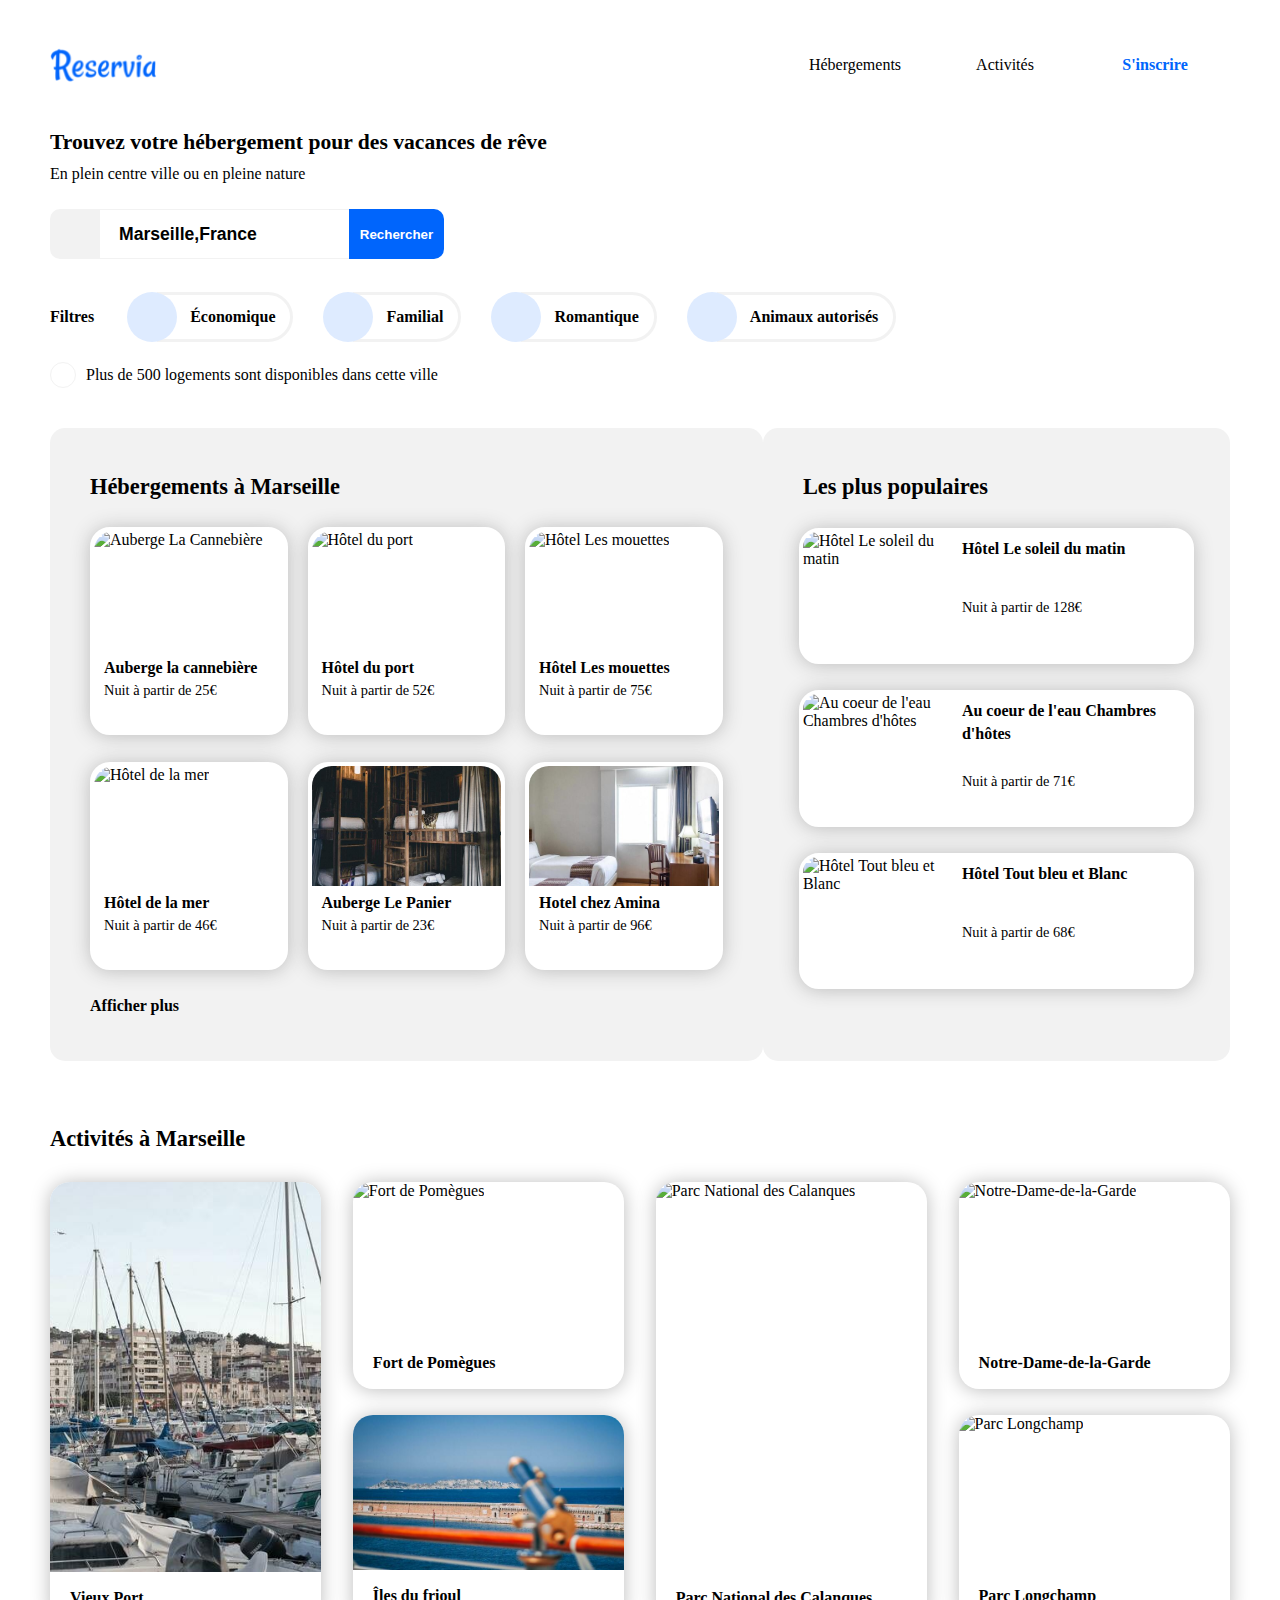
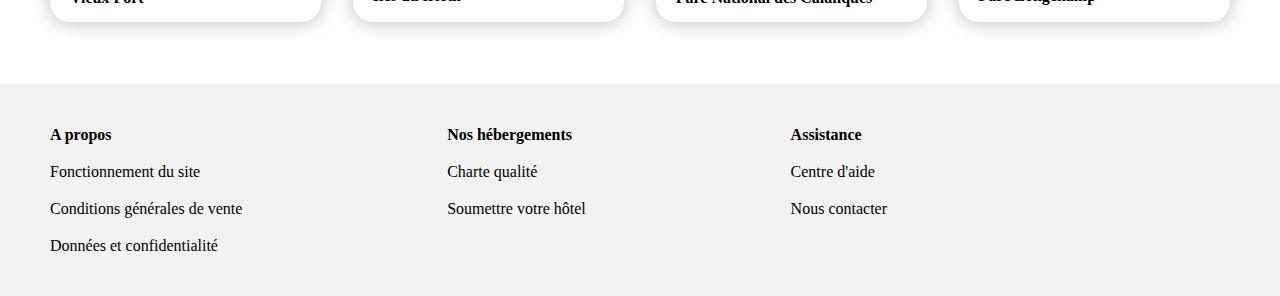
==== index.html @ 4d989d7a "correction du responsive plus marge" ====
<!DOCTYPE html>
<html lang="fr">
  <head>
    <meta charset="UTF-8" />
    <meta http-equiv="X-UA-Compatible" content="IE=edge" />
    <meta name="viewport" content="width=device-width, initial-scale=1.0" />
    <title>Reservia</title>
    <link rel="stylesheet" href="Reservia.css" />
    <link
      rel="stylesheet"
      href="https://use.fontawesome.com/releases/v5.8.1/css/all.css"
      integrity="sha384-50oBUHEmvpQ+1lW4y57PTFmhCaXp0ML5d60M1M7uH2+nqUivzIebhndOJK28anvf"
      crossorigin="anonymous"
    />
    <link
      rel="shortcut icon"
      href="./images/logo/Reservia.svg"
      type="image/x-icon"
    />
  </head>
  <body>
    <div id="blocpage">
      <!---La premiere section du site avec la navigation /lelogo /les différents filtres et le bouton pour rechercher-->
      <header>
        <div id="logo">
          <img src="logo_reservia.png" alt="Photo logo Reservia" />
        </div>
        <nav>
          <a class="nav" href="#accommodation">Hébergements</a>

          <a class="nav" href="#activity">Activités</a>
        </nav>
        <div id="inscription">
          <a class="nav blue" href="#">S'inscrire</a>
        </div>
      </header>

      <h1>Trouvez votre hébergement pour des vacances de rêve</h1>
      <h2 id="fontWeight">En plein centre ville ou en pleine nature</h2>

      <form>
        <label for="localization"><i class="fas fa-map-marker-alt"></i></label>
        <input
          type="text"
          id="localization"
          name="localization"
          placeholder="Marseille,France"
        />
        <button>
          <span id="rechercher">Rechercher</span
          ><span id="loupe"><i class="fas fa-search"></i></span>
        </button>
      </form>

      <div id="filters">
        <h3>Filtres</h3>
        <div id="filtersType">
          <div class="filtersType">
            <i class="fas fa-money-bill-wave"></i>
            <h3>Économique</h3>
          </div>
          <div class="filtersType">
            <i class="fas fa-child"></i>
            <h3>Familial</h3>
          </div>
          <div class="filtersType">
            <i class="fas fa-heart"></i>
            <h3>Romantique</h3>
          </div>
          <div class="filtersType">
            <i class="fas fa-dog"></i>
            <h3>Animaux autorisés</h3>
          </div>
        </div>
      </div>

      <div id="information">
        <i class="fas fa-info"></i>
        <p>Plus de 500 logements sont disponibles dans cette ville</p>
      </div>
      
      <!--Le corp du site avec ses différentes sections-->

      <main>
        <section id="Premieresection">
          <h2>Hébergements à Marseille</h2>
          <div class="Blocsection">
            <div class="plaque">
              <a href="">
                <div class="photo">
                  <img
                    src="auberge_la_canebiere.jpg"
                    alt="Auberge La Cannebière"
                  />
                </div>
                <div class="phototexte">
                  <h3>Auberge la cannebière</h3>
                  <p>Nuit à partir de 25€</p>
                  <div class="etoiles">
                    <i class="fas fa-star"></i>
                    <i class="fas fa-star"></i>
                    <i class="fas fa-star"></i>
                    <i class="fas fa-star"></i>
                    <i class="fas fa-star colorThird"></i>
                  </div>
                </div>
              </a>
            </div>

            <div class="plaque">
              <a href="">
                <div class="photo">
                  <img
                    src="fred-kleber-gTbaxaVLvsg-unsplash.jpg"
                    alt="Hôtel du port"
                  />
                </div>
                <div class="phototexte">
                  <h3>Hôtel du port</h3>
                  <p>Nuit à partir de 52€</p>
                  <div class="etoiles">
                    <i class="fas fa-star"></i>
                    <i class="fas fa-star"></i>
                    <i class="fas fa-star"></i>
                    <i class="fas fa-star"></i>
                    <i class="fas fa-star"></i>
                  </div>
                </div>
              </a>
            </div>
            <div class="plaque">
              <a href="">
                <div class="photo">
                  <img
                    src="reisetopia-B8WIgxA_PFU-unsplash.jpg"
                    alt="Hôtel Les mouettes"
                  />
                </div>
                <div class="phototexte">
                  <h3>Hôtel Les mouettes</h3>
                  <p>Nuit à partir de 75€</p>
                  <div class="etoiles">
                    <i class="fas fa-star"></i>
                    <i class="fas fa-star"></i>
                    <i class="fas fa-star"></i>
                    <i class="fas fa-star"></i>
                    <i class="fas fa-star colorThird"></i>
                  </div>
                </div>
              </a>
            </div>
          </div>
          <div class="Blocsection">
            <div class="plaque">
              <a href="">
                <div class="photo">
                  <img
                    src="annie-spratt-Eg1qcIitAuA-unsplash.jpg"
                    alt="Hôtel de la mer"
                  />
                </div>
                <div class="phototexte">
                  <h3>Hôtel de la mer</h3>
                  <p>Nuit à partir de 46€</p>
                  <div class="etoiles">
                    <i class="fas fa-star"></i>
                    <i class="fas fa-star"></i>
                    <i class="fas fa-star"></i>
                    <i class="fas fa-star colorThird"></i>
                    <i class="fas fa-star colorThird"></i>
                  </div>
                </div>
              </a>
            </div>
            <div class="plaque">
              <a href="">
                <div class="photo">
                  <img
                    src="nicate-lee-kT-ZyaiwBe0-unsplash.jpg"
                    alt="Auberge Le Panier"
                  />
                </div>
                <div class="phototexte">
                  <h3>Auberge Le Panier</h3>
                  <p>Nuit à partir de 23€</p>
                  <div class="etoiles">
                    <i class="fas fa-star"></i>
                    <i class="fas fa-star"></i>
                    <i class="fas fa-star"></i>
                    <i class="fas fa-star"></i>
                    <i class="fas fa-star colorThird"></i>
                  </div>
                </div>
              </a>
            </div>
            <div class="plaque">
              <a href="">
                <div class="photo">
                  <img
                    src="febrian-zakaria-M6S1WvfW68A-unsplash.jpg"
                    alt="Hotel chez Amina"
                  />
                </div>
                <div class="phototexte">
                  <h3>Hotel chez Amina</h3>
                  <p>Nuit à partir de 96€</p>
                  <div class="etoiles">
                    <i class="fas fa-star"></i>
                    <i class="fas fa-star"></i>
                    <i class="fas fa-star"></i>
                    <i class="fas fa-star"></i>
                    <i class="fas fa-star"></i>
                  </div>
                </div>
              </a>
            </div>
          </div>
          <h3 id="marge">Afficher plus</h3>
        </section>

        <!--Ici nous avons le contenu qui sera sur le coté-->

        <section id="Lespluspopulaires">
          <div id="Lespluspopulairestitre">
            <h2>Les plus populaires</h2>
            <i class="fas fa-chart-line"></i>
          </div>
          <div id="Bloclespluspopulaires">
            <div class="plaque">
              <a href="">
                <div class="photo">
                  <img
                    src="emile-guillemot-Bj_rcSC5XfE-unsplash.jpg"
                    alt="Hôtel Le soleil du matin"
                  />
                </div>
                <div class="phototexte">
                  <h3>Hôtel Le soleil du matin</h3>
                  <p>Nuit à partir de 128€</p>
                  <div class="etoiles">
                    <i class="fas fa-star"></i>
                    <i class="fas fa-star"></i>
                    <i class="fas fa-star"></i>
                    <i class="fas fa-star"></i>
                    <i class="fas fa-star"></i>
                  </div>
                </div>
              </a>
            </div>
            <div class="plaque">
              <a href="">
                <div class="photo">
                  <img
                    src="aw-creative-VGs8z60yT2c-unsplash.jpg"
                    alt="Au coeur de l'eau Chambres d'hôtes"
                  />
                </div>
                <div class="phototexte">
                  <h3>Au coeur de l'eau Chambres d'hôtes</h3>
                  <p>Nuit à partir de 71€</p>
                  <div class="etoiles">
                    <i class="fas fa-star"></i>
                    <i class="fas fa-star"></i>
                    <i class="fas fa-star"></i>
                    <i class="fas fa-star"></i>
                    <i class="fas fa-star colorThird"></i>
                  </div>
                </div>
              </a>
            </div>
            <div class="plaque">
              <a href="">
                <div class="photo">
                  <img
                    src="febrian-zakaria-sjvU0THccQA-unsplash.jpg"
                    alt="Hôtel Tout bleu et Blanc"
                  />
                </div>
                <div class="phototexte">
                  <h3>Hôtel Tout bleu et Blanc</h3>
                  <p>Nuit à partir de 68€</p>
                  <div class="etoiles">
                    <i class="fas fa-star"></i>
                    <i class="fas fa-star"></i>
                    <i class="fas fa-star"></i>
                    <i class="fas fa-star"></i>
                    <i class="fas fa-star colorThird"></i>
                  </div>
                </div>
              </a>
            </div>
          </div>
        </section>
      </main>

      <!--La dernierre section  du corp avec les différentes activités-->

      <section id="ActiviteMarseille">
        <h2>Activités à Marseille</h2>
        <div class="ActiviteMarseillecontener">
          <div class="contener1photo">
            <div class="plaque">
              <a href=""
                ><div class="photo">
                  <img
                    src="reno-laithienne-QUgJhdY5Fyk-unsplash.jpg"
                    alt="Vieux Port"
                  />
                </div>
                <div class="phototexte">
                  <h3>Vieux Port</h3>
                </div>
              </a>
            </div>
          </div>

          <div class="contener2photos">
            <div class="plaque" id="fortPomegues">
              <a href=""
                ><div class="photo">
                  <img
                    src="paul-hermann-QFTrLdQIRhI-unsplash.jpg"
                    alt="Fort de Pomègues"
                  />
                </div>
                <div class="phototexte">
                  <h3>Fort de Pomègues</h3>
                </div>
              </a>
            </div>
            <div class="plaque" id="ilesDuFrioul">
              <a href=""
                ><div class="photo">
                  <img
                    src="kevin-hikari-rV_Qd1l-VXg-unsplash.jpg"
                    alt="Îles du frioul"
                  />
                </div>
                <div class="phototexte">
                  <h3>Îles du frioul</h3>
                </div>
              </a>
            </div>
          </div>
          <div class="contener1photo">
            <div class="plaque">
              <a href=""
                ><div class="photo">
                  <img
                    src="kilyan-sockalingum-NR8-cBCN3aI-unsplash.jpg"
                    alt="Parc National des Calanques"
                  />
                </div>
                <div class="phototexte">
                  <h3>Parc National des Calanques</h3>
                </div>
              </a>
            </div>
          </div>

          <div class="contener2photos">
            <div class="plaque" id="notreDameDeLaGarde">
              <a href=""
                ><div class="photo">
                  <img
                    src="florian-wehde-xW9e8gdotxI-unsplash.jpg"
                    alt="Notre-Dame-de-la-Garde"
                  />
                </div>
                <div class="phototexte">
                  <h3>Notre-Dame-de-la-Garde</h3>
                </div>
              </a>
            </div>
            <div class="plaque" id="parcLongchamp">
              <a href=""
                ><div class="photo">
                  <img
                    src="lena-paulin-wH2-EJoDcV0-unsplash.jpg"
                    alt="Parc Longchamp"
                  />
                </div>
                <div class="phototexte">
                  <h3>Parc Longchamp</h3>
                </div>
              </a>
            </div>
          </div>
        </div>
      </section>
    </div>

    <!--Le pied du site -->

    <footer>
      <div class="footerContenus">
        <h3>A propos</h3>
        <a href="">Fonctionnement du site</a>
        <a href="">Conditions générales de vente</a>
        <a href="">Données et confidentialité</a>
      </div>
      <div class="footerContenus">
        <h3>Nos hébergements</h3>
        <a href="">Charte qualité</a>
        <a href="">Soumettre votre hôtel</a>
      </div>
      <div class="footerContenus">
        <h3>Assistance</h3>
        <a href="">Centre d'aide</a>
        <a href="">Nous contacter</a>
      </div>
    </footer>
  </body>
</html>
---- Reservia.css ----
/* Déclarations de variables */
:root 
{
  --colorPrimary: #0065fc;
  --colorSecondary: #deebff;
  --colorThird: #f2f2f2;
}

/* Ajout de la police de caractere "Raleway" */
@font-face 
{
  font-family: "Raleway-Regular";
  src: url("./Policy/static/Raleway-Regular.ttf");
}

/* Application de la police pour tout le body */
body 
{
  font-family: "Raleway-Regular", serif, sans-serif;
  margin: 0;
}

/* Container pour appliquer une marge à l'ensemble du document sauf au footer */
#blocpage 
{
   margin: 0 50px;
}

a 
 {
   text-decoration: none;
   color: black;
 }

/* cover
Le contenu remplacé est dimensionné pour maintenir son ratio d'affichage tout en remplissant toute la boîte de contenu. La taille réelle est calculée pour couvrir la zone décrite par la hauteur et la largeur de l'élément. Si les ratios de l'objet et de la boîte ne correspondent pas, le contenu remplacé sera rogné. */
img 
{
   object-fit: cover;
}

/*HEADER*/
header 
{
   display: flex;
   height: 130px;
}

#logo 
{
   display: flex;
   align-items: center;
   width: 100%;
}

#logo img 
 {
   height: 50px;
 }

nav 
 {
   display: flex;
   align-items: center;
 }

.nav 
 {
   display: flex;
   align-items: center;
   justify-content: center;
   height: 99%;
   width: 150px;
 }

.nav:hover
  {
   border-top: 2px solid var(--colorPrimary);
   position: relative;
   bottom: 1px;
   color: var(--colorPrimary);
  }

.blue 
 {
   color: var(--colorPrimary);
   font-weight: 900;
 }

#inscription 
 {
   display: flex;
   align-items: center;
 }

h1 
 {
   margin: 0px 0 10px 0;
   font-size: 1.35rem;
 }

h2 
 {
   font-size: 1.4rem;
   font-weight: 900;
   margin: 0 0 26px 0;
 }
h3 
 {
   margin: 0;
   font-size: 1rem;
   font-weight: 900;
 }

#fontWeight 
 {
   margin-bottom: 26px;
   font-size: 1rem;
   font-weight: 200;
 }

p 
 {
   margin: 0;
 }

/*FORM */
form 
 {
   display: flex;
 }

label 
 {
   background: var(--colorThird);
   border-radius: 10px 0 0 10px;
   width: 50px;
   height: 50px;
   display: flex;
   align-items: center;
   justify-content: center;
 }

label i 
 {
   font-size: 20px;
 }

input 
{
   width: 228px;
   padding-left: 19px;
   font-weight: 900;
   border-top: 1px solid var(--colorThird);
   border-bottom: 1px solid var(--colorThird);
   border-right: 0;
   border-left: 0;
   font-size: 1.1rem;
}

input::placeholder 
 {
   color: black;
   font-size: 1.1rem;
 }

button 
 {
   width: 95px;
   margin: 0;
   background: var(--colorPrimary);
   color: white;
   font-weight: 900;
   padding: 0 10px;
   border-radius: 0 10px 10px 0;
   border: none;
   cursor: not-allowed;
 }

#loupe 
 {
   display: none;
 }

/*FILTERS*/
#filters 
  {
   display: flex;
   align-items: center;
   margin-top: 33px;
 }

#filters h2 
 {
   margin: 0;
 }

#filtersType 
  {
   display: flex;
   margin-left: 33px;
 }

.filtersType 
 {
   display: flex;
   align-items: center;
 }

.filtersType:hover 
{
  cursor: not-allowed;
  color: red;
}

.filtersType i 
{
  display: flex;
  align-items: center;
  justify-content: center;
  color: var(--colorPrimary);
  width: 50px;
  height: 50px;
  background-color: var(--colorSecondary);
  border-radius: 50%;
  z-index: 2;
}

.filtersType h3 
{
  position: relative;
  right: 20px;
  height: 44px;
  padding: 0px 15px 0px 30px;
  border: 3px solid var(--colorThird);
  border-radius: 0 25px 25px 0;
  white-space: nowrap;
  margin-right: 10px;
  display: flex;
  align-items: center;
}

/* INFORMATION */
#information 
{
  display: flex;
  align-items: center;
  margin: 20px 0;
}

#information i 
{
  display: flex;
  align-items: center;
  justify-content: center;
  margin-right: 10px;
  color: var(--colorPrimary);
  font-size: 0.7rem;
  height: 24px;
  width: 24px;
  border-radius: 50%;
  border: 1px solid var(--colorThird);
}

/*MAIN */
main 
{
  display: flex;
  justify-content: space-between;
  margin-top: 40px;
}

section 
 {
   display: flex;
   justify-content: space-between;
   flex-direction: column;
   background-color: var(--colorThird);
   border-radius: 15px;
   padding: 46px 40px;
 }

#Premieresection
{
  width: 60%;
}

.Blocsection
{
  display: flex;
  justify-content: space-between;
  align-items: center;
}

.plaque
{
   display: flex;
   height: 200px;
   width: 30%;
   border: 4px solid white;
   background-color: white;
   border-radius: 20px;
   box-shadow: 0px 1px 19px 0px #bcbcbc;
   color: black;
   margin-bottom: 26px;
}

.plaque a 
{
  width: 100%;
}

.photo
{
  width: 100%;
  height: 60%;
  border-radius: 20px 20px 0 0;
  overflow: hidden;
}

.photo img 
{
  height: 100%;
  width: 100%;
}

.phototexte
{
  padding: 5px 10px;
  line-height: 23px;
  white-space: nowrap;
  font-size: 0.9rem;
}

.etoiles 
{
  color: var(--colorPrimary);
  font-size: 0.6rem;
}

.colorThird 
{
  color: var(--colorThird)
}

#Lesplupopulaires
{
  width: 25%;
}

#Lesplupolairestitre 
{
  display: flex;
  align-items: center;
  justify-content: space-between;
  width: 100%;
}

#Lespluspopulaires .fa-chart-line 
{
  font-size: 1.4rem;
  margin-bottom: 26px;
}

#Bloclespluspopulaires
{
  display: flex;
  flex-direction: column;
  align-items: center;
  justify-content: space-between;
  height: 90%;
}

#Lespluspopulaires .plaque
{
  width: 100%;
  height: 129px;
}
#Lespluspopulaires .plaque a 
{
  display: flex;
  height: 100%;
}

#Lespluspopulaires .photo
{
  height: 100%;
  width: 148px;
  border-radius: 15px 0 0 15px;
}

#Lespluspopulaires .phototexte 
 {
  display: flex;
  flex-direction: column;
  justify-content: space-between;
  width: 60%;
  white-space: normal;
  margin-left: 10px;
 }

/*ActiviteMarseille*/

#ActiviteMarseille 
{
  margin-top: 65px;
  padding: 0;
  background-color: white;
}

#ActiviteMarseille h2 
{
  margin-bottom: 30px;
}

.ActiviteMarseillecontener
{
  display: flex;
  justify-content: space-between;
}

.contener1photo,
.contener2photos 
{
  width: 23%;
}

#ActiviteMarseille .plaque 
{
  width: 100%;
  border: none;
  margin: 0;
}

.contener1photo .plaque
{
  height: 100%;
}

.contener2photos
{
  display: flex;
  flex-direction: column;
  justify-content: space-between;
}

.contener2photos .plaque 
{
  height: 47%;
}

.contener1photo .photo
{
  height: 390px;
}

.contener2photos .photo
{
  height: 155px;
}

.contener2photos a 
{
  width: 100%;
  
}

#ActiviteMarseille .phototexte
{
  padding: 0 20px;
  display: flex;
  align-items: center;
  white-space: normal;
  height: 50px;
}

/*FOOTER */
footer 
{
  margin-top: 62px;
  padding: 32px 393px 32px 50px;
  display: flex;
  justify-content: space-between;
  background-color: var(--colorThird);
}

.footerContenus 
{
  display: flex;
  flex-direction: column;
  line-height: 37px;
}
/* <<<<<<RESPONSIVE >>>>> */

/* <<< 1200px>>>>*/

@media (max-width: 1200px) 
{
  #blocpage
  {
    display: flex;
    align-items: center;
    flex-direction: column;
  }

  header 
  {
    width: 100%;
  }

  main 
  {
    flex-direction: column;
    align-items: center;
  }

  #Premieresection
  {
    width: 100%;
    margin-top: 20px;
    order: 2;
  }

  #Premieresection h2,
  #Premieresection .plaque
  {
    margin-bottom: 30px;
  }

  #Lespluspopulaires
  {
    width: 100%;
  }

  #Bloclespluspopulaires
  {
    flex-direction: row;
    justify-content: space-between;
    width: 100%;
  }

  #Lespluspopulaires .plaque
  {
    width: 32%;
  }

  #ActiviteMarseille 
  {
    width: 100%;
    margin-top: 30px;
  }

  #ActiviteMarseille .plaque
  {
    height: 200px;
  }

  #ActiviteMarseille .contener2photos .plaque
  {
    width: 49%;
  }

  .ActiviteMarseillecontener
  {
    flex-direction: column;
    align-items: center;
    height: 100%;
  }

  .contener1photo,
  .contener2photos
  {
    margin-bottom: 20px;
    height: 200px;
    width: 100%;
  }

  .contener1photo a 
  {
    width: 100%;
  }

  .contener1photo .plaque 
  {
    min-width: 100%;
  }

  .contener2photos .photo,
  .contener1photo .photo
  {
    height: 150px;
  }

  .contener2photos .phototexte,
  .contener1photo .phototexte
  {
    height: 35px;
    justify-content: center;
  }

  .contener2photos
  {
    flex-direction: row;
  }

  .contener2photos .plaque 
  {
    height: 100%;
  }

  footer 
  {
    margin-top: 0;
    padding: 40px;
    justify-content: space-around;
  }
}

/* < 992px>*/
@media (max-width: 992px) 
{
  main 
  {
    width: 100%;
  }

  #blocpage
  {
    align-items: initial;
  }

  #filters 
  {
    flex-direction: column;
    align-items: initial;
  }

  #filtersType 
  {
    flex-wrap: wrap;
    margin: 0;
  }

  .filtersType 
  {
    margin-top: 10px;
    margin-bottom: 10px;
  }

  #Bloclespluspopulaires 
  {
    flex-direction: column;
    width: 100%;
    align-items: center;
  }

  #Lespluspopulaires .plaque 
  {
    width: 100%;
    max-width: 90%;
  }
}

/* <768px> */
@media (max-width: 768px) 
{
   #blocpage 
   {
    margin: 0;
   }

  header 
  {
    height: 114px;
    align-items: center;
    position: relative;
    margin-bottom: 61px;
  }

  #logo,
  #inscription 
  {
    height: 104px;
    width: 50%;
    padding: 0 5%;
  }

  #logo 
  {
    margin-bottom: 7px;
  }

  #inscription 
  {
    justify-content: flex-end;
  }

  nav 
  {
    order: 2;
    position: absolute;
    top: 97px;
    width: 100%;
  }

  .nav:hover 
  {
    border-top: none;
    border-bottom: 1px solid var(--colorPrimary);
    /* Evite le décalage du text du à la bordure */
    top: 1px;
  }

  .blue:hover 
  {
    /* Evite le décalage du text du à la bordure */
    border-bottom: 1px solid transparent;
  }

  .nav 
  {
    width: 50%;
    height: 50px;
  }

  h1 
  {
    margin-bottom: 18px;
  }
  h1,
  #fontWeight,
  form,
  #filters,
  #information {
    margin-right: 21px;
    margin-left: 21px;
  }

  #fontWeight 
  {
    margin-bottom: 0;
  }

  form 
  {
    margin-top: 40px;
  }

  button 
  {
    border-radius: 10px;
    width: 50px;
  }

  #rechercher 
  {
    display: none;
  }
  #loupe 
  {
    display: block;
    font-size: 18px;
  }

  #information 
  {
    margin: 24px 21px 37px 21px;
  }
  main 
  {
    margin: 0;
  }

  section 
  {
    padding: 46px 0;
  }

  #Lespluspopulaires
  {
    align-items: center;
  }

  #Lespluspopulairestitre
  {
    width: 90%;
  }

  .Blocsection
  {
    flex-direction: column;
  }

  #Premieresection 
  {
    background-color: white;
    margin-top: 0;
  }

  #Premieresection h2 
  {
    margin-left: 20px;
  }

  #marge 
  {
    margin: 20px 0 0 20px;
  }

  #Premieresection .plaque,
  #Lespluspopulaires .plaque 
  {
    width: 90%;
    margin-bottom: 10px;
  }

  .contener1photo,
  .contener2photos
  {
    width: 90%;
    height: 200px;
  }

  #ActiviteMarseille h2 
  {
    margin-left: 20px;
  }

  footer 
  {
    flex-direction: column;
    align-items: center;
    padding-top: 0;
  }

  .footerContenus
  {
    align-items: center;
  }
}

/* <<<<<<<<<576px>>>>>>>  */
@media (max-width: 576px) 
{
  .contener2photos
  {
    flex-direction: column;
    height: 100%;
    margin-bottom: 0;
  }

  #ActiviteMarseille .contener2photos .plaque
  {
    min-width: 100%;
    margin-bottom: 20px;
  }

  .contener1photo .phototexte,
  .contener2photos .phototexte 
  {
    justify-content: initial;
  }

  footer,
  .footerContenus
  {
    align-items: initial;
    padding-top: 10px;
    margin-top: 15px;
  }
}

/*  <<<<<<350px>>>>>> */

@media (max-width: 350px) 
{
  h1,
  #fontWeight,
  form,
  #filters,
  #information 
  {
    margin-right: 0;
    margin-left: 0;
  }

  input 
  {
    width: 158px;
  }

  #Lespluspopulaires .phototexte
  {
    padding: 0;
  }
}
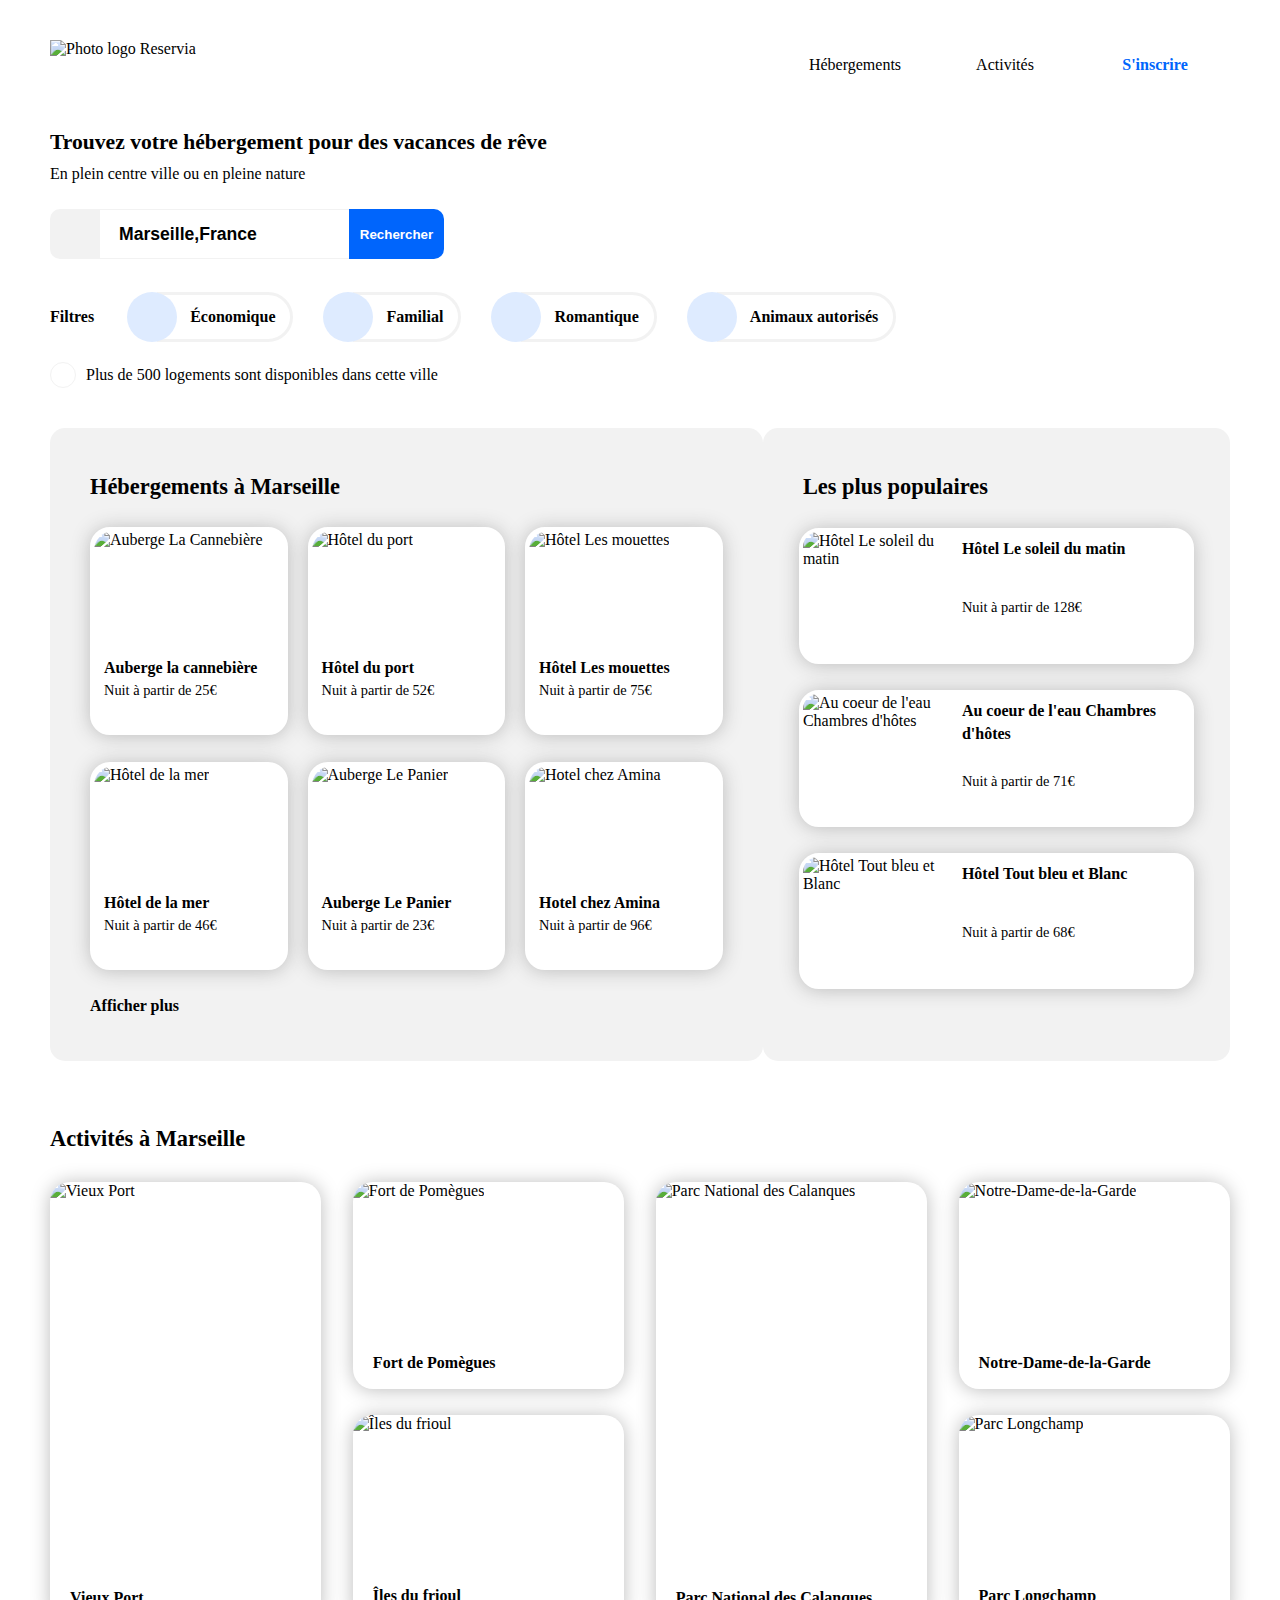
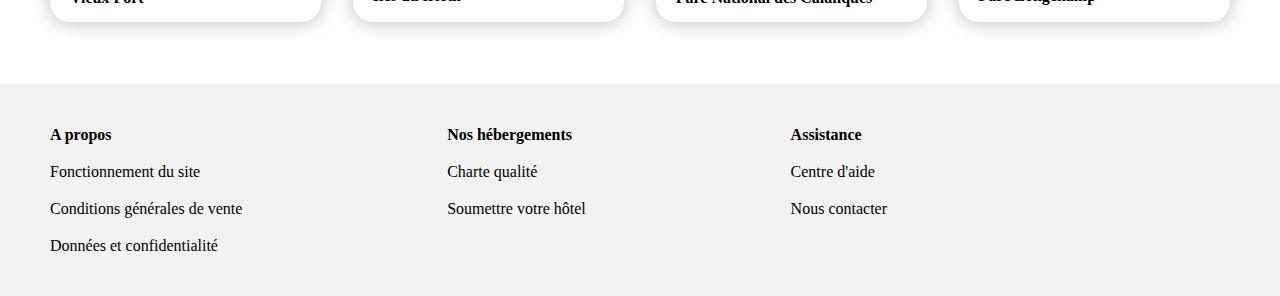
==== commit 02cd9c08: "Add files via upload" ====
--- a/index.html
+++ b/index.html
@@ -1,415 +1,415 @@
-
-<!DOCTYPE html>
-<html lang="fr">
-  <head>
-    <meta charset="UTF-8" />
-    <meta http-equiv="X-UA-Compatible" content="IE=edge" />
-    <meta name="viewport" content="width=device-width, initial-scale=1.0" />
-    <title>Reservia</title>
-    <link rel="stylesheet" href="Reservia.css" />
-    <link
-      rel="stylesheet"
-      href="https://use.fontawesome.com/releases/v5.8.1/css/all.css"
-      integrity="sha384-50oBUHEmvpQ+1lW4y57PTFmhCaXp0ML5d60M1M7uH2+nqUivzIebhndOJK28anvf"
-      crossorigin="anonymous"
-    />
-    <link
-      rel="shortcut icon"
-      href="./images/logo/Reservia.svg"
-      type="image/x-icon"
-    />
-  </head>
-  <body>
-    <div id="blocpage">
-      <!---La premiere section du site avec la navigation /lelogo /les différents filtres et le bouton pour rechercher-->
-      <header>
-        <div id="logo">
-          <img src="logo_reservia.png" alt="Photo logo Reservia" />
-        </div>
-        <nav>
-          <a class="nav" href="#accommodation">Hébergements</a>
-
-          <a class="nav" href="#activity">Activités</a>
-        </nav>
-        <div id="inscription">
-          <a class="nav blue" href="#">S'inscrire</a>
-        </div>
-      </header>
-
-      <h1>Trouvez votre hébergement pour des vacances de rêve</h1>
-      <h2 id="fontWeight">En plein centre ville ou en pleine nature</h2>
-
-      <form>
-        <label for="localization"><i class="fas fa-map-marker-alt"></i></label>
-        <input
-          type="text"
-          id="localization"
-          name="localization"
-          placeholder="Marseille,France"
-        />
-        <button>
-          <span id="rechercher">Rechercher</span
-          ><span id="loupe"><i class="fas fa-search"></i></span>
-        </button>
-      </form>
-
-      <div id="filters">
-        <h3>Filtres</h3>
-        <div id="filtersType">
-          <div class="filtersType">
-            <i class="fas fa-money-bill-wave"></i>
-            <h3>Économique</h3>
-          </div>
-          <div class="filtersType">
-            <i class="fas fa-child"></i>
-            <h3>Familial</h3>
-          </div>
-          <div class="filtersType">
-            <i class="fas fa-heart"></i>
-            <h3>Romantique</h3>
-          </div>
-          <div class="filtersType">
-            <i class="fas fa-dog"></i>
-            <h3>Animaux autorisés</h3>
-          </div>
-        </div>
-      </div>
-
-      <div id="information">
-        <i class="fas fa-info"></i>
-        <p>Plus de 500 logements sont disponibles dans cette ville</p>
-      </div>
-      
-      <!--Le corp du site avec ses différentes sections-->
-
-      <main>
-        <section id="Premieresection">
-          <h2>Hébergements à Marseille</h2>
-          <div class="Blocsection">
-            <div class="plaque">
-              <a href="">
-                <div class="photo">
-                  <img
-                    src="auberge_la_canebiere.jpg"
-                    alt="Auberge La Cannebière"
-                  />
-                </div>
-                <div class="phototexte">
-                  <h3>Auberge la cannebière</h3>
-                  <p>Nuit à partir de 25€</p>
-                  <div class="etoiles">
-                    <i class="fas fa-star"></i>
-                    <i class="fas fa-star"></i>
-                    <i class="fas fa-star"></i>
-                    <i class="fas fa-star"></i>
-                    <i class="fas fa-star colorThird"></i>
-                  </div>
-                </div>
-              </a>
-            </div>
-
-            <div class="plaque">
-              <a href="">
-                <div class="photo">
-                  <img
-                    src="fred-kleber-gTbaxaVLvsg-unsplash.jpg"
-                    alt="Hôtel du port"
-                  />
-                </div>
-                <div class="phototexte">
-                  <h3>Hôtel du port</h3>
-                  <p>Nuit à partir de 52€</p>
-                  <div class="etoiles">
-                    <i class="fas fa-star"></i>
-                    <i class="fas fa-star"></i>
-                    <i class="fas fa-star"></i>
-                    <i class="fas fa-star"></i>
-                    <i class="fas fa-star"></i>
-                  </div>
-                </div>
-              </a>
-            </div>
-            <div class="plaque">
-              <a href="">
-                <div class="photo">
-                  <img
-                    src="reisetopia-B8WIgxA_PFU-unsplash.jpg"
-                    alt="Hôtel Les mouettes"
-                  />
-                </div>
-                <div class="phototexte">
-                  <h3>Hôtel Les mouettes</h3>
-                  <p>Nuit à partir de 75€</p>
-                  <div class="etoiles">
-                    <i class="fas fa-star"></i>
-                    <i class="fas fa-star"></i>
-                    <i class="fas fa-star"></i>
-                    <i class="fas fa-star"></i>
-                    <i class="fas fa-star colorThird"></i>
-                  </div>
-                </div>
-              </a>
-            </div>
-          </div>
-          <div class="Blocsection">
-            <div class="plaque">
-              <a href="">
-                <div class="photo">
-                  <img
-                    src="annie-spratt-Eg1qcIitAuA-unsplash.jpg"
-                    alt="Hôtel de la mer"
-                  />
-                </div>
-                <div class="phototexte">
-                  <h3>Hôtel de la mer</h3>
-                  <p>Nuit à partir de 46€</p>
-                  <div class="etoiles">
-                    <i class="fas fa-star"></i>
-                    <i class="fas fa-star"></i>
-                    <i class="fas fa-star"></i>
-                    <i class="fas fa-star colorThird"></i>
-                    <i class="fas fa-star colorThird"></i>
-                  </div>
-                </div>
-              </a>
-            </div>
-            <div class="plaque">
-              <a href="">
-                <div class="photo">
-                  <img
-                    src="nicate-lee-kT-ZyaiwBe0-unsplash.jpg"
-                    alt="Auberge Le Panier"
-                  />
-                </div>
-                <div class="phototexte">
-                  <h3>Auberge Le Panier</h3>
-                  <p>Nuit à partir de 23€</p>
-                  <div class="etoiles">
-                    <i class="fas fa-star"></i>
-                    <i class="fas fa-star"></i>
-                    <i class="fas fa-star"></i>
-                    <i class="fas fa-star"></i>
-                    <i class="fas fa-star colorThird"></i>
-                  </div>
-                </div>
-              </a>
-            </div>
-            <div class="plaque">
-              <a href="">
-                <div class="photo">
-                  <img
-                    src="febrian-zakaria-M6S1WvfW68A-unsplash.jpg"
-                    alt="Hotel chez Amina"
-                  />
-                </div>
-                <div class="phototexte">
-                  <h3>Hotel chez Amina</h3>
-                  <p>Nuit à partir de 96€</p>
-                  <div class="etoiles">
-                    <i class="fas fa-star"></i>
-                    <i class="fas fa-star"></i>
-                    <i class="fas fa-star"></i>
-                    <i class="fas fa-star"></i>
-                    <i class="fas fa-star"></i>
-                  </div>
-                </div>
-              </a>
-            </div>
-          </div>
-          <h3 id="marge">Afficher plus</h3>
-        </section>
-
-        <!--Ici nous avons le contenu qui sera sur le coté-->
-
-        <section id="Lespluspopulaires">
-          <div id="Lespluspopulairestitre">
-            <h2>Les plus populaires</h2>
-            <i class="fas fa-chart-line"></i>
-          </div>
-          <div id="Bloclespluspopulaires">
-            <div class="plaque">
-              <a href="">
-                <div class="photo">
-                  <img
-                    src="emile-guillemot-Bj_rcSC5XfE-unsplash.jpg"
-                    alt="Hôtel Le soleil du matin"
-                  />
-                </div>
-                <div class="phototexte">
-                  <h3>Hôtel Le soleil du matin</h3>
-                  <p>Nuit à partir de 128€</p>
-                  <div class="etoiles">
-                    <i class="fas fa-star"></i>
-                    <i class="fas fa-star"></i>
-                    <i class="fas fa-star"></i>
-                    <i class="fas fa-star"></i>
-                    <i class="fas fa-star"></i>
-                  </div>
-                </div>
-              </a>
-            </div>
-            <div class="plaque">
-              <a href="">
-                <div class="photo">
-                  <img
-                    src="aw-creative-VGs8z60yT2c-unsplash.jpg"
-                    alt="Au coeur de l'eau Chambres d'hôtes"
-                  />
-                </div>
-                <div class="phototexte">
-                  <h3>Au coeur de l'eau Chambres d'hôtes</h3>
-                  <p>Nuit à partir de 71€</p>
-                  <div class="etoiles">
-                    <i class="fas fa-star"></i>
-                    <i class="fas fa-star"></i>
-                    <i class="fas fa-star"></i>
-                    <i class="fas fa-star"></i>
-                    <i class="fas fa-star colorThird"></i>
-                  </div>
-                </div>
-              </a>
-            </div>
-            <div class="plaque">
-              <a href="">
-                <div class="photo">
-                  <img
-                    src="febrian-zakaria-sjvU0THccQA-unsplash.jpg"
-                    alt="Hôtel Tout bleu et Blanc"
-                  />
-                </div>
-                <div class="phototexte">
-                  <h3>Hôtel Tout bleu et Blanc</h3>
-                  <p>Nuit à partir de 68€</p>
-                  <div class="etoiles">
-                    <i class="fas fa-star"></i>
-                    <i class="fas fa-star"></i>
-                    <i class="fas fa-star"></i>
-                    <i class="fas fa-star"></i>
-                    <i class="fas fa-star colorThird"></i>
-                  </div>
-                </div>
-              </a>
-            </div>
-          </div>
-        </section>
-      </main>
-
-      <!--La dernierre section  du corp avec les différentes activités-->
-
-      <section id="ActiviteMarseille">
-        <h2>Activités à Marseille</h2>
-        <div class="ActiviteMarseillecontener">
-          <div class="contener1photo">
-            <div class="plaque">
-              <a href=""
-                ><div class="photo">
-                  <img
-                    src="reno-laithienne-QUgJhdY5Fyk-unsplash.jpg"
-                    alt="Vieux Port"
-                  />
-                </div>
-                <div class="phototexte">
-                  <h3>Vieux Port</h3>
-                </div>
-              </a>
-            </div>
-          </div>
-
-          <div class="contener2photos">
-            <div class="plaque" id="fortPomegues">
-              <a href=""
-                ><div class="photo">
-                  <img
-                    src="paul-hermann-QFTrLdQIRhI-unsplash.jpg"
-                    alt="Fort de Pomègues"
-                  />
-                </div>
-                <div class="phototexte">
-                  <h3>Fort de Pomègues</h3>
-                </div>
-              </a>
-            </div>
-            <div class="plaque" id="ilesDuFrioul">
-              <a href=""
-                ><div class="photo">
-                  <img
-                    src="kevin-hikari-rV_Qd1l-VXg-unsplash.jpg"
-                    alt="Îles du frioul"
-                  />
-                </div>
-                <div class="phototexte">
-                  <h3>Îles du frioul</h3>
-                </div>
-              </a>
-            </div>
-          </div>
-          <div class="contener1photo">
-            <div class="plaque">
-              <a href=""
-                ><div class="photo">
-                  <img
-                    src="kilyan-sockalingum-NR8-cBCN3aI-unsplash.jpg"
-                    alt="Parc National des Calanques"
-                  />
-                </div>
-                <div class="phototexte">
-                  <h3>Parc National des Calanques</h3>
-                </div>
-              </a>
-            </div>
-          </div>
-
-          <div class="contener2photos">
-            <div class="plaque" id="notreDameDeLaGarde">
-              <a href=""
-                ><div class="photo">
-                  <img
-                    src="florian-wehde-xW9e8gdotxI-unsplash.jpg"
-                    alt="Notre-Dame-de-la-Garde"
-                  />
-                </div>
-                <div class="phototexte">
-                  <h3>Notre-Dame-de-la-Garde</h3>
-                </div>
-              </a>
-            </div>
-            <div class="plaque" id="parcLongchamp">
-              <a href=""
-                ><div class="photo">
-                  <img
-                    src="lena-paulin-wH2-EJoDcV0-unsplash.jpg"
-                    alt="Parc Longchamp"
-                  />
-                </div>
-                <div class="phototexte">
-                  <h3>Parc Longchamp</h3>
-                </div>
-              </a>
-            </div>
-          </div>
-        </div>
-      </section>
-    </div>
-
-    <!--Le pied du site -->
-
-    <footer>
-      <div class="footerContenus">
-        <h3>A propos</h3>
-        <a href="">Fonctionnement du site</a>
-        <a href="">Conditions générales de vente</a>
-        <a href="">Données et confidentialité</a>
-      </div>
-      <div class="footerContenus">
-        <h3>Nos hébergements</h3>
-        <a href="">Charte qualité</a>
-        <a href="">Soumettre votre hôtel</a>
-      </div>
-      <div class="footerContenus">
-        <h3>Assistance</h3>
-        <a href="">Centre d'aide</a>
-        <a href="">Nous contacter</a>
-      </div>
-    </footer>
-  </body>
+
+<!DOCTYPE html>
+<html lang="fr">
+  <head>
+    <meta charset="UTF-8" />
+    <meta http-equiv="X-UA-Compatible" content="IE=edge" />
+    <meta name="viewport" content="width=device-width, initial-scale=1.0" />
+    <title>Reservia</title>
+    <link rel="stylesheet" href="style.css" />
+    <link
+      rel="stylesheet"
+      href="https://use.fontawesome.com/releases/v5.8.1/css/all.css"
+      integrity="sha384-50oBUHEmvpQ+1lW4y57PTFmhCaXp0ML5d60M1M7uH2+nqUivzIebhndOJK28anvf"
+      crossorigin="anonymous"
+    />
+    <link
+      rel="shortcut icon"
+      href="./images/logo/Reservia.svg"
+      type="image/x-icon"
+    />
+  </head>
+  <body>
+    <div id="blocpage">
+      <!---La premiere section du site avec la navigation /lelogo /les différents filtres et le bouton pour rechercher-->
+      <header>
+        <div id="logo">
+          <img src="images/logo_reservia.png" alt="Photo logo Reservia" />
+        </div>
+        <nav>
+          <a class="nav" href="#accommodation">Hébergements</a>
+
+          <a class="nav" href="#activity">Activités</a>
+        </nav>
+        <div id="inscription">
+          <a class="nav blue" href="#">S'inscrire</a>
+        </div>
+      </header>
+
+      <h1>Trouvez votre hébergement pour des vacances de rêve</h1>
+      <h2 id="fontWeight">En plein centre ville ou en pleine nature</h2>
+
+      <form>
+        <label for="localization"><i class="fas fa-map-marker-alt"></i></label>
+        <input
+          type="text"
+          id="localization"
+          name="localization"
+          placeholder="Marseille,France"
+        />
+        <button>
+          <span id="rechercher">Rechercher</span
+          ><span id="loupe"><i class="fas fa-search"></i></span>
+        </button>
+      </form>
+
+      <div id="filters">
+        <h3>Filtres</h3>
+        <div id="filtersType">
+          <div class="filtersType">
+            <i class="fas fa-money-bill-wave"></i>
+            <h3>Économique</h3>
+          </div>
+          <div class="filtersType">
+            <i class="fas fa-child"></i>
+            <h3>Familial</h3>
+          </div>
+          <div class="filtersType">
+            <i class="fas fa-heart"></i>
+            <h3>Romantique</h3>
+          </div>
+          <div class="filtersType">
+            <i class="fas fa-dog"></i>
+            <h3>Animaux autorisés</h3>
+          </div>
+        </div>
+      </div>
+
+      <div id="information">
+        <i class="fas fa-info"></i>
+        <p>Plus de 500 logements sont disponibles dans cette ville</p>
+      </div>
+      
+      <!--Le corp du site avec ses différentes sections-->
+
+      <main>
+        <section id="Premieresection">
+          <h2>Hébergements à Marseille</h2>
+          <div class="Blocsection">
+            <div class="plaque">
+              <a href="">
+                <div class="photo">
+                  <img
+                    src="images/auberge_la_canebiere.jpg"
+                    alt="Auberge La Cannebière"
+                  />
+                </div>
+                <div class="phototexte">
+                  <h3>Auberge la cannebière</h3>
+                  <p>Nuit à partir de 25€</p>
+                  <div class="etoiles">
+                    <i class="fas fa-star"></i>
+                    <i class="fas fa-star"></i>
+                    <i class="fas fa-star"></i>
+                    <i class="fas fa-star"></i>
+                    <i class="fas fa-star colorThird"></i>
+                  </div>
+                </div>
+              </a>
+            </div>
+
+            <div class="plaque">
+              <a href="">
+                <div class="photo">
+                  <img
+                    src="images/fred-kleber-gTbaxaVLvsg-unsplash.jpg"
+                    alt="Hôtel du port"
+                  />
+                </div>
+                <div class="phototexte">
+                  <h3>Hôtel du port</h3>
+                  <p>Nuit à partir de 52€</p>
+                  <div class="etoiles">
+                    <i class="fas fa-star"></i>
+                    <i class="fas fa-star"></i>
+                    <i class="fas fa-star"></i>
+                    <i class="fas fa-star"></i>
+                    <i class="fas fa-star"></i>
+                  </div>
+                </div>
+              </a>
+            </div>
+            <div class="plaque">
+              <a href="">
+                <div class="photo">
+                  <img
+                    src="images/reisetopia-B8WIgxA_PFU-unsplash.jpg"
+                    alt="Hôtel Les mouettes"
+                  />
+                </div>
+                <div class="phototexte">
+                  <h3>Hôtel Les mouettes</h3>
+                  <p>Nuit à partir de 75€</p>
+                  <div class="etoiles">
+                    <i class="fas fa-star"></i>
+                    <i class="fas fa-star"></i>
+                    <i class="fas fa-star"></i>
+                    <i class="fas fa-star"></i>
+                    <i class="fas fa-star colorThird"></i>
+                  </div>
+                </div>
+              </a>
+            </div>
+          </div>
+          <div class="Blocsection">
+            <div class="plaque">
+              <a href="">
+                <div class="photo">
+                  <img
+                    src="images/annie-spratt-Eg1qcIitAuA-unsplash.jpg"
+                    alt="Hôtel de la mer"
+                  />
+                </div>
+                <div class="phototexte">
+                  <h3>Hôtel de la mer</h3>
+                  <p>Nuit à partir de 46€</p>
+                  <div class="etoiles">
+                    <i class="fas fa-star"></i>
+                    <i class="fas fa-star"></i>
+                    <i class="fas fa-star"></i>
+                    <i class="fas fa-star colorThird"></i>
+                    <i class="fas fa-star colorThird"></i>
+                  </div>
+                </div>
+              </a>
+            </div>
+            <div class="plaque">
+              <a href="">
+                <div class="photo">
+                  <img
+                    src="images/nicate-lee-kT-ZyaiwBe0-unsplash.jpg"
+                    alt="Auberge Le Panier"
+                  />
+                </div>
+                <div class="phototexte">
+                  <h3>Auberge Le Panier</h3>
+                  <p>Nuit à partir de 23€</p>
+                  <div class="etoiles">
+                    <i class="fas fa-star"></i>
+                    <i class="fas fa-star"></i>
+                    <i class="fas fa-star"></i>
+                    <i class="fas fa-star"></i>
+                    <i class="fas fa-star colorThird"></i>
+                  </div>
+                </div>
+              </a>
+            </div>
+            <div class="plaque">
+              <a href="">
+                <div class="photo">
+                  <img
+                    src="images/febrian-zakaria-M6S1WvfW68A-unsplash.jpg"
+                    alt="Hotel chez Amina"
+                  />
+                </div>
+                <div class="phototexte">
+                  <h3>Hotel chez Amina</h3>
+                  <p>Nuit à partir de 96€</p>
+                  <div class="etoiles">
+                    <i class="fas fa-star"></i>
+                    <i class="fas fa-star"></i>
+                    <i class="fas fa-star"></i>
+                    <i class="fas fa-star"></i>
+                    <i class="fas fa-star"></i>
+                  </div>
+                </div>
+              </a>
+            </div>
+          </div>
+          <h3 id="marge">Afficher plus</h3>
+        </section>
+
+        <!--Ici nous avons le contenu qui sera sur le coté-->
+
+        <section id="Lespluspopulaires">
+          <div id="Lespluspopulairestitre">
+            <h2>Les plus populaires</h2>
+            <i class="fas fa-chart-line"></i>
+          </div>
+          <div id="Bloclespluspopulaires">
+            <div class="plaque">
+              <a href="">
+                <div class="photo">
+                  <img
+                    src="images/emile-guillemot-Bj_rcSC5XfE-unsplash.jpg"
+                    alt="Hôtel Le soleil du matin"
+                  />
+                </div>
+                <div class="phototexte">
+                  <h3>Hôtel Le soleil du matin</h3>
+                  <p>Nuit à partir de 128€</p>
+                  <div class="etoiles">
+                    <i class="fas fa-star"></i>
+                    <i class="fas fa-star"></i>
+                    <i class="fas fa-star"></i>
+                    <i class="fas fa-star"></i>
+                    <i class="fas fa-star"></i>
+                  </div>
+                </div>
+              </a>
+            </div>
+            <div class="plaque">
+              <a href="">
+                <div class="photo">
+                  <img
+                    src="images/aw-creative-VGs8z60yT2c-unsplash.jpg"
+                    alt="Au coeur de l'eau Chambres d'hôtes"
+                  />
+                </div>
+                <div class="phototexte">
+                  <h3>Au coeur de l'eau Chambres d'hôtes</h3>
+                  <p>Nuit à partir de 71€</p>
+                  <div class="etoiles">
+                    <i class="fas fa-star"></i>
+                    <i class="fas fa-star"></i>
+                    <i class="fas fa-star"></i>
+                    <i class="fas fa-star"></i>
+                    <i class="fas fa-star colorThird"></i>
+                  </div>
+                </div>
+              </a>
+            </div>
+            <div class="plaque">
+              <a href="">
+                <div class="photo">
+                  <img
+                    src="images/febrian-zakaria-sjvU0THccQA-unsplash.jpg"
+                    alt="Hôtel Tout bleu et Blanc"
+                  />
+                </div>
+                <div class="phototexte">
+                  <h3>Hôtel Tout bleu et Blanc</h3>
+                  <p>Nuit à partir de 68€</p>
+                  <div class="etoiles">
+                    <i class="fas fa-star"></i>
+                    <i class="fas fa-star"></i>
+                    <i class="fas fa-star"></i>
+                    <i class="fas fa-star"></i>
+                    <i class="fas fa-star colorThird"></i>
+                  </div>
+                </div>
+              </a>
+            </div>
+          </div>
+        </section>
+      </main>
+
+      <!--La dernierre section  du corp avec les différentes activités-->
+
+      <section id="ActiviteMarseille">
+        <h2>Activités à Marseille</h2>
+        <div class="ActiviteMarseillecontener">
+          <div class="contener1photo">
+            <div class="plaque">
+              <a href=""
+                ><div class="photo">
+                  <img
+                    src="images/reno-laithienne-QUgJhdY5Fyk-unsplash.jpg"
+                    alt="Vieux Port"
+                  />
+                </div>
+                <div class="phototexte">
+                  <h3>Vieux Port</h3>
+                </div>
+              </a>
+            </div>
+          </div>
+
+          <div class="contener2photos">
+            <div class="plaque" id="fortPomegues">
+              <a href=""
+                ><div class="photo">
+                  <img
+                    src="images/paul-hermann-QFTrLdQIRhI-unsplash.jpg"
+                    alt="Fort de Pomègues"
+                  />
+                </div>
+                <div class="phototexte">
+                  <h3>Fort de Pomègues</h3>
+                </div>
+              </a>
+            </div>
+            <div class="plaque" id="ilesDuFrioul">
+              <a href=""
+                ><div class="photo">
+                  <img
+                    src="images/kevin-hikari-rV_Qd1l-VXg-unsplash.jpg"
+                    alt="Îles du frioul"
+                  />
+                </div>
+                <div class="phototexte">
+                  <h3>Îles du frioul</h3>
+                </div>
+              </a>
+            </div>
+          </div>
+          <div class="contener1photo">
+            <div class="plaque">
+              <a href=""
+                ><div class="photo">
+                  <img
+                    src="images/kilyan-sockalingum-NR8-cBCN3aI-unsplash.jpg"
+                    alt="Parc National des Calanques"
+                  />
+                </div>
+                <div class="phototexte">
+                  <h3>Parc National des Calanques</h3>
+                </div>
+              </a>
+            </div>
+          </div>
+
+          <div class="contener2photos">
+            <div class="plaque" id="notreDameDeLaGarde">
+              <a href=""
+                ><div class="photo">
+                  <img
+                    src="images/florian-wehde-xW9e8gdotxI-unsplash.jpg"
+                    alt="Notre-Dame-de-la-Garde"
+                  />
+                </div>
+                <div class="phototexte">
+                  <h3>Notre-Dame-de-la-Garde</h3>
+                </div>
+              </a>
+            </div>
+            <div class="plaque" id="parcLongchamp">
+              <a href=""
+                ><div class="photo">
+                  <img
+                    src="images/lena-paulin-wH2-EJoDcV0-unsplash.jpg"
+                    alt="Parc Longchamp"
+                  />
+                </div>
+                <div class="phototexte">
+                  <h3>Parc Longchamp</h3>
+                </div>
+              </a>
+            </div>
+          </div>
+        </div>
+      </section>
+    </div>
+
+    <!--Le pied du site -->
+
+    <footer>
+      <div class="footerContenus">
+        <h3>A propos</h3>
+        <a href="">Fonctionnement du site</a>
+        <a href="">Conditions générales de vente</a>
+        <a href="">Données et confidentialité</a>
+      </div>
+      <div class="footerContenus">
+        <h3>Nos hébergements</h3>
+        <a href="">Charte qualité</a>
+        <a href="">Soumettre votre hôtel</a>
+      </div>
+      <div class="footerContenus">
+        <h3>Assistance</h3>
+        <a href="">Centre d'aide</a>
+        <a href="">Nous contacter</a>
+      </div>
+    </footer>
+  </body>
 </html>--- a/style.css
+++ b/style.css
@@ -0,0 +1,900 @@
+
+/* Déclarations de variables */
+:root 
+{
+  --colorPrimary: #0065fc;
+  --colorSecondary: #deebff;
+  --colorThird: #f2f2f2;
+}
+
+/* Ajout de la police de caractere "Raleway" */
+@font-face 
+{
+  font-family: "Raleway-Regular";
+  src: url("./Policy/static/Raleway-Regular.ttf");
+}
+
+/* Application de la police pour tout le body */
+body 
+{
+  font-family: "Raleway-Regular", serif, sans-serif;
+  margin: 0;
+}
+
+/* Container pour appliquer une marge à l'ensemble du document sauf au footer */
+#blocpage 
+{
+   margin: 0 50px;
+}
+
+a 
+ {
+   text-decoration: none;
+   color: black;
+ }
+
+/* cover
+Le contenu remplacé est dimensionné pour maintenir son ratio d'affichage tout en remplissant toute la boîte de contenu. La taille réelle est calculée pour couvrir la zone décrite par la hauteur et la largeur de l'élément. Si les ratios de l'objet et de la boîte ne correspondent pas, le contenu remplacé sera rogné. */
+img 
+{
+   object-fit: cover;
+}
+
+/*HEADER*/
+header 
+{
+   display: flex;
+   height: 130px;
+}
+
+#logo 
+{
+   display: flex;
+   align-items: center;
+   width: 100%;
+}
+
+#logo img 
+ {
+   height: 50px;
+ }
+
+nav 
+ {
+   display: flex;
+   align-items: center;
+ }
+
+.nav 
+ {
+   display: flex;
+   align-items: center;
+   justify-content: center;
+   height: 99%;
+   width: 150px;
+ }
+
+.nav:hover
+  {
+   border-top: 2px solid var(--colorPrimary);
+   position: relative;
+   bottom: 1px;
+   color: var(--colorPrimary);
+  }
+
+.blue 
+ {
+   color: var(--colorPrimary);
+   font-weight: 900;
+ }
+
+#inscription 
+ {
+   display: flex;
+   align-items: center;
+ }
+
+h1 
+ {
+   margin: 0px 0 10px 0;
+   font-size: 1.35rem;
+ }
+
+h2 
+ {
+   font-size: 1.4rem;
+   font-weight: 900;
+   margin: 0 0 26px 0;
+ }
+h3 
+ {
+   margin: 0;
+   font-size: 1rem;
+   font-weight: 900;
+ }
+
+#fontWeight 
+ {
+   margin-bottom: 26px;
+   font-size: 1rem;
+   font-weight: 200;
+ }
+
+p 
+ {
+   margin: 0;
+ }
+
+/*FORM */
+form 
+ {
+   display: flex;
+ }
+
+label 
+ {
+   background: var(--colorThird);
+   border-radius: 10px 0 0 10px;
+   width: 50px;
+   height: 50px;
+   display: flex;
+   align-items: center;
+   justify-content: center;
+ }
+
+label i 
+ {
+   font-size: 20px;
+ }
+
+input 
+{
+   width: 228px;
+   padding-left: 19px;
+   font-weight: 900;
+   border-top: 1px solid var(--colorThird);
+   border-bottom: 1px solid var(--colorThird);
+   border-right: 0;
+   border-left: 0;
+   font-size: 1.1rem;
+}
+
+input::placeholder 
+ {
+   color: black;
+   font-size: 1.1rem;
+ }
+
+button 
+ {
+   width: 95px;
+   margin: 0;
+   background: var(--colorPrimary);
+   color: white;
+   font-weight: 900;
+   padding: 0 10px;
+   border-radius: 0 10px 10px 0;
+   border: none;
+   cursor: not-allowed;
+ }
+
+#loupe 
+ {
+   display: none;
+ }
+
+/*FILTERS*/
+#filters 
+  {
+   display: flex;
+   align-items: center;
+   margin-top: 33px;
+ }
+
+#filters h2 
+ {
+   margin: 0;
+ }
+
+#filtersType 
+  {
+   display: flex;
+   margin-left: 33px;
+ }
+
+.filtersType 
+ {
+   display: flex;
+   align-items: center;
+ }
+
+.filtersType:hover 
+{
+  cursor: not-allowed;
+  color: red;
+}
+
+.filtersType i 
+{
+  display: flex;
+  align-items: center;
+  justify-content: center;
+  color: var(--colorPrimary);
+  width: 50px;
+  height: 50px;
+  background-color: var(--colorSecondary);
+  border-radius: 50%;
+  z-index: 2;
+}
+
+.filtersType h3 
+{
+  position: relative;
+  right: 20px;
+  height: 44px;
+  padding: 0px 15px 0px 30px;
+  border: 3px solid var(--colorThird);
+  border-radius: 0 25px 25px 0;
+  white-space: nowrap;
+  margin-right: 10px;
+  display: flex;
+  align-items: center;
+}
+
+/* INFORMATION */
+#information 
+{
+  display: flex;
+  align-items: center;
+  margin: 20px 0;
+}
+
+#information i 
+{
+  display: flex;
+  align-items: center;
+  justify-content: center;
+  margin-right: 10px;
+  color: var(--colorPrimary);
+  font-size: 0.7rem;
+  height: 24px;
+  width: 24px;
+  border-radius: 50%;
+  border: 1px solid var(--colorThird);
+}
+
+/*MAIN */
+main 
+{
+  display: flex;
+  justify-content: space-between;
+  margin-top: 40px;
+}
+
+section 
+ {
+   display: flex;
+   justify-content: space-between;
+   flex-direction: column;
+   background-color: var(--colorThird);
+   border-radius: 15px;
+   padding: 46px 40px;
+ }
+
+#Premieresection
+{
+  width: 60%;
+}
+
+.Blocsection
+{
+  display: flex;
+  justify-content: space-between;
+  align-items: center;
+}
+
+.plaque
+{
+   display: flex;
+   height: 200px;
+   width: 30%;
+   border: 4px solid white;
+   background-color: white;
+   border-radius: 20px;
+   box-shadow: 0px 1px 19px 0px #bcbcbc;
+   color: black;
+   margin-bottom: 26px;
+}
+
+.plaque a 
+{
+  width: 100%;
+}
+
+.photo
+{
+  width: 100%;
+  height: 60%;
+  border-radius: 20px 20px 0 0;
+  overflow: hidden;
+}
+
+.photo img 
+{
+  height: 100%;
+  width: 100%;
+}
+
+.phototexte
+{
+  padding: 5px 10px;
+  line-height: 23px;
+  white-space: nowrap;
+  font-size: 0.9rem;
+}
+
+.etoiles 
+{
+  color: var(--colorPrimary);
+  font-size: 0.6rem;
+}
+
+.colorThird 
+{
+  color: var(--colorThird)
+}
+
+#Lesplupopulaires
+{
+  width: 25%;
+}
+
+#Lesplupolairestitre 
+{
+  display: flex;
+  align-items: center;
+  justify-content: space-between;
+  width: 100%;
+}
+
+#Lespluspopulaires .fa-chart-line 
+{
+  font-size: 1.4rem;
+  margin-bottom: 26px;
+}
+
+#Bloclespluspopulaires
+{
+  display: flex;
+  flex-direction: column;
+  align-items: center;
+  justify-content: space-between;
+  height: 90%;
+}
+
+#Lespluspopulaires .plaque
+{
+  width: 100%;
+  height: 129px;
+}
+#Lespluspopulaires .plaque a 
+{
+  display: flex;
+  height: 100%;
+}
+
+#Lespluspopulaires .photo
+{
+  height: 100%;
+  width: 148px;
+  border-radius: 15px 0 0 15px;
+}
+
+#Lespluspopulaires .phototexte 
+ {
+  display: flex;
+  flex-direction: column;
+  justify-content: space-between;
+  width: 60%;
+  white-space: normal;
+  margin-left: 10px;
+ }
+
+/*ActiviteMarseille*/
+
+#ActiviteMarseille 
+{
+  margin-top: 65px;
+  padding: 0;
+  background-color: white;
+}
+
+#ActiviteMarseille h2 
+{
+  margin-bottom: 30px;
+}
+
+.ActiviteMarseillecontener
+{
+  display: flex;
+  justify-content: space-between;
+}
+
+.contener1photo,
+.contener2photos 
+{
+  width: 23%;
+}
+
+#ActiviteMarseille .plaque 
+{
+  width: 100%;
+  border: none;
+  margin: 0;
+}
+
+.contener1photo .plaque
+{
+  height: 100%;
+}
+
+.contener2photos
+{
+  display: flex;
+  flex-direction: column;
+  justify-content: space-between;
+}
+
+.contener2photos .plaque 
+{
+  height: 47%;
+}
+
+.contener1photo .photo
+{
+  height: 390px;
+}
+
+.contener2photos .photo
+{
+  height: 155px;
+}
+
+.contener2photos a 
+{
+  width: 100%;
+  
+}
+
+#ActiviteMarseille .phototexte
+{
+  padding: 0 20px;
+  display: flex;
+  align-items: center;
+  white-space: normal;
+  height: 50px;
+}
+
+/*FOOTER */
+footer 
+{
+  margin-top: 62px;
+  padding: 32px 393px 32px 50px;
+  display: flex;
+  justify-content: space-between;
+  background-color: var(--colorThird);
+}
+
+.footerContenus 
+{
+  display: flex;
+  flex-direction: column;
+  line-height: 37px;
+}
+/* <<<<<<RESPONSIVE >>>>> */
+
+/* <<< 1200px>>>>*/
+
+@media (max-width: 1200px) 
+{
+  #blocpage
+  {
+    display: flex;
+    align-items: center;
+    flex-direction: column;
+  }
+
+  header 
+  {
+    width: 100%;
+  }
+
+  main 
+  {
+    flex-direction: column;
+    align-items: center;
+  }
+
+  #Premieresection
+  {
+    width: 100%;
+    margin-top: 20px;
+    order: 2;
+  }
+
+  #Premieresection h2,
+  #Premieresection .plaque
+  {
+    margin-bottom: 30px;
+  }
+
+  #Lespluspopulaires
+  {
+    width: 100%;
+  }
+
+  #Bloclespluspopulaires
+  {
+    flex-direction: row;
+    justify-content: space-between;
+    width: 100%;
+  }
+
+  #Lespluspopulaires .plaque
+  {
+    width: 32%;
+  }
+
+  #ActiviteMarseille 
+  {
+    width: 100%;
+    margin-top: 30px;
+  }
+
+  #ActiviteMarseille .plaque
+  {
+    height: 200px;
+  }
+
+  #ActiviteMarseille .contener2photos .plaque
+  {
+    width: 49%;
+  }
+
+  .ActiviteMarseillecontener
+  {
+    flex-direction: column;
+    align-items: center;
+    height: 100%;
+  }
+
+  .contener1photo,
+  .contener2photos
+  {
+    margin-bottom: 20px;
+    height: 200px;
+    width: 100%;
+  }
+
+  .contener1photo a 
+  {
+    width: 100%;
+  }
+
+  .contener1photo .plaque 
+  {
+    min-width: 100%;
+  }
+
+  .contener2photos .photo,
+  .contener1photo .photo
+  {
+    height: 150px;
+  }
+
+  .contener2photos .phototexte,
+  .contener1photo .phototexte
+  {
+    height: 35px;
+    justify-content: center;
+  }
+
+  .contener2photos
+  {
+    flex-direction: row;
+  }
+
+  .contener2photos .plaque 
+  {
+    height: 100%;
+  }
+
+  footer 
+  {
+    margin-top: 0;
+    padding: 40px;
+    justify-content: space-around;
+  }
+}
+
+/* < 992px>*/
+@media (max-width: 992px) 
+{
+  main 
+  {
+    width: 100%;
+  }
+
+  #blocpage
+  {
+    align-items: initial;
+  }
+
+  #filters 
+  {
+    flex-direction: column;
+    align-items: initial;
+  }
+
+  #filtersType 
+  {
+    flex-wrap: wrap;
+    margin: 0;
+  }
+
+  .filtersType 
+  {
+    margin-top: 10px;
+    margin-bottom: 10px;
+  }
+
+  #Bloclespluspopulaires 
+  {
+    flex-direction: column;
+    width: 100%;
+    align-items: center;
+  }
+
+  #Lespluspopulaires .plaque 
+  {
+    width: 100%;
+    max-width: 90%;
+  }
+}
+
+/* <768px> */
+@media (max-width: 768px) 
+{
+   #blocpage 
+   {
+    margin: 0;
+   }
+
+  header 
+  {
+    height: 114px;
+    align-items: center;
+    position: relative;
+    margin-bottom: 61px;
+  }
+
+  #logo,
+  #inscription 
+  {
+    height: 104px;
+    width: 50%;
+    padding: 0 5%;
+  }
+
+  #logo 
+  {
+    margin-bottom: 7px;
+  }
+
+  #inscription 
+  {
+    justify-content: flex-end;
+  }
+
+  nav 
+  {
+    order: 2;
+    position: absolute;
+    top: 97px;
+    width: 100%;
+  }
+
+  .nav:hover 
+  {
+    border-top: none;
+    border-bottom: 1px solid var(--colorPrimary);
+    /* Evite le décalage du text du à la bordure */
+    top: 1px;
+  }
+
+  .blue:hover 
+  {
+    /* Evite le décalage du text du à la bordure */
+    border-bottom: 1px solid transparent;
+  }
+
+  .nav 
+  {
+    width: 50%;
+    height: 50px;
+  }
+
+  h1 
+  {
+    margin-bottom: 18px;
+  }
+  h1,
+  #fontWeight,
+  form,
+  #filters,
+  #information {
+    margin-right: 21px;
+    margin-left: 21px;
+  }
+
+  #fontWeight 
+  {
+    margin-bottom: 0;
+  }
+
+  form 
+  {
+    margin-top: 40px;
+  }
+
+  button 
+  {
+    border-radius: 10px;
+    width: 50px;
+  }
+
+  #rechercher 
+  {
+    display: none;
+  }
+  #loupe 
+  {
+    display: block;
+    font-size: 18px;
+  }
+
+  #information 
+  {
+    margin: 24px 21px 37px 21px;
+  }
+  main 
+  {
+    margin: 0;
+  }
+
+  section 
+  {
+    padding: 46px 0;
+  }
+
+  #Lespluspopulaires
+  {
+    align-items: center;
+  }
+
+  #Lespluspopulairestitre
+  {
+    width: 90%;
+  }
+
+  .Blocsection
+  {
+    flex-direction: column;
+  }
+
+  #Premieresection 
+  {
+    background-color: white;
+    margin-top: 0;
+  }
+
+  #Premieresection h2 
+  {
+    margin-left: 20px;
+  }
+
+  #marge 
+  {
+    margin: 20px 0 0 20px;
+  }
+
+  #Premieresection .plaque,
+  #Lespluspopulaires .plaque 
+  {
+    width: 90%;
+    margin-bottom: 10px;
+  }
+
+  .contener1photo,
+  .contener2photos
+  {
+    width: 90%;
+    height: 200px;
+  }
+
+  #ActiviteMarseille h2 
+  {
+    margin-left: 20px;
+  }
+
+  footer 
+  {
+    flex-direction: column;
+    align-items: center;
+    padding-top: 0;
+  }
+
+  .footerContenus
+  {
+    align-items: center;
+  }
+}
+
+/* <<<<<<<<<576px>>>>>>>  */
+@media (max-width: 576px) 
+{
+  .contener2photos
+  {
+    flex-direction: column;
+    height: 100%;
+    margin-bottom: 0;
+  }
+
+  #ActiviteMarseille .contener2photos .plaque
+  {
+    min-width: 100%;
+    margin-bottom: 20px;
+  }
+
+  .contener1photo .phototexte,
+  .contener2photos .phototexte 
+  {
+    justify-content: initial;
+  }
+
+  footer,
+  .footerContenus
+  {
+    align-items: initial;
+    padding-top: 10px;
+    margin-top: 15px;
+  }
+}
+
+/*  <<<<<<350px>>>>>> */
+
+@media (max-width: 350px) 
+{
+  h1,
+  #fontWeight,
+  form,
+  #filters,
+  #information 
+  {
+    margin-right: 0;
+    margin-left: 0;
+  }
+
+  input 
+  {
+    width: 158px;
+  }
+
+  #Lespluspopulaires .phototexte
+  {
+    padding: 0;
+  }
+}
+
+
+
